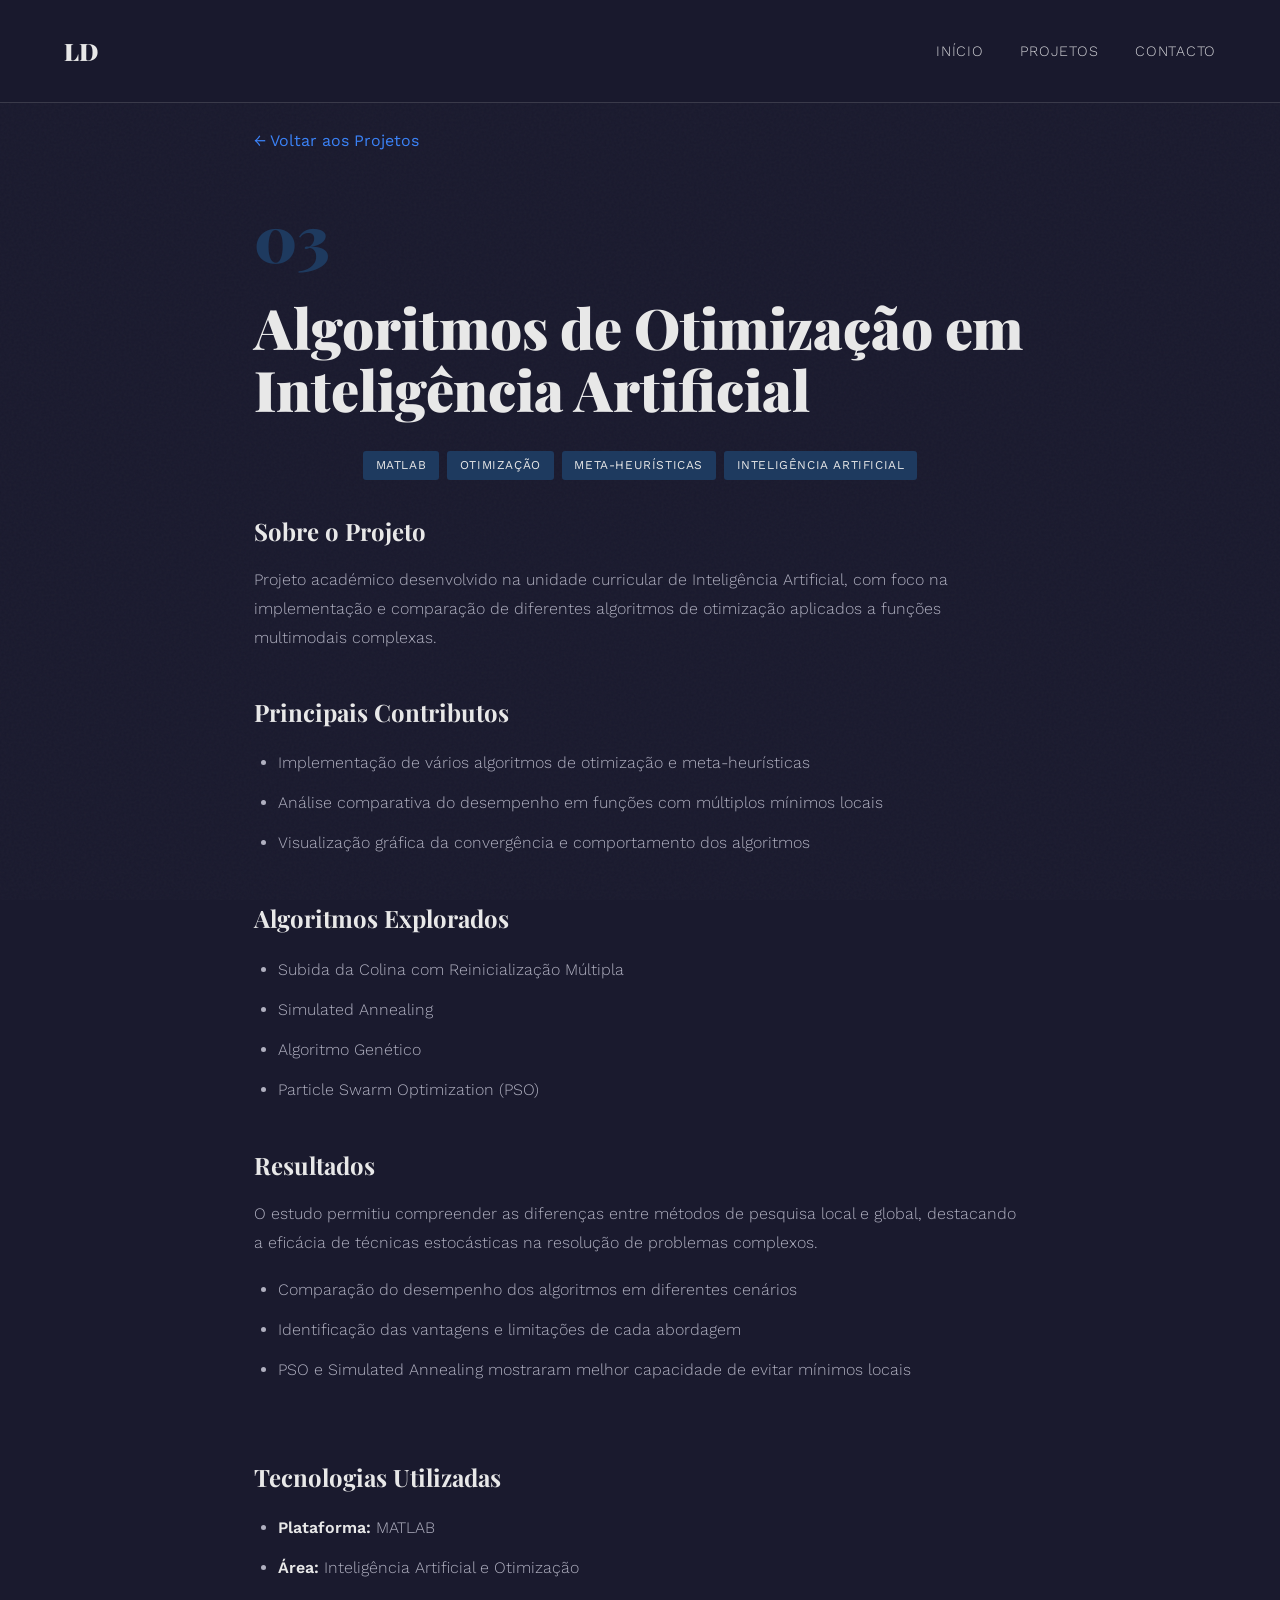
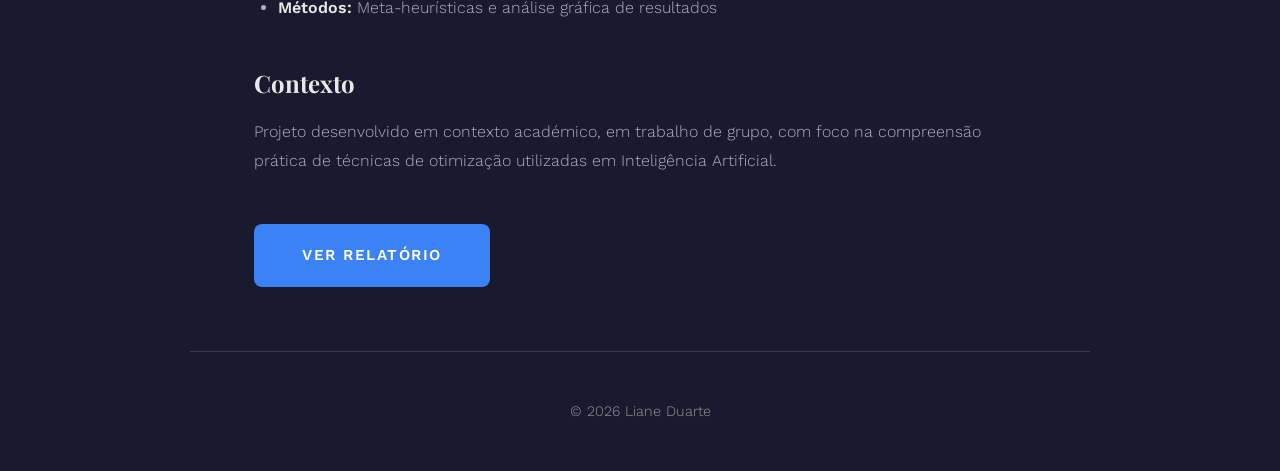
==== projetos/algoritmos.html @ 5423fcf7 "atulizaçao" ====
<!DOCTYPE html>
<html lang="pt">
<head>
    <meta charset="UTF-8">
    <meta name="viewport" content="width=device-width, initial-scale=1.0">
    <title>Algoritmos de Otimização | Liane Duarte</title>
    <link rel="icon" type="image/svg+xml" href="../assets/favicon.svg">
    <link rel="preconnect" href="https://fonts.googleapis.com">
    <link rel="preconnect" href="https://fonts.gstatic.com" crossorigin>
    <link href="https://fonts.googleapis.com/css2?family=Playfair+Display:wght@700;900&family=Work+Sans:wght@300;400;600&display=swap" rel="stylesheet">
    <link rel="stylesheet" href="../css/styles.css">
    <link rel="stylesheet" href="../css/projeto.css">
</head>
<body>
    <!-- Header -->
    <header class="scrolled">
        <a href="../index.html" class="logo">LD</a>
        <nav>
            <a href="../index.html">Início</a>
            <a href="../index.html#projetos">Projetos</a>
            <a href="../index.html#contacto">Contacto</a>
        </nav>
    </header>

    <!-- Project Detail -->
    <section class="project-detail">
        <a href="../index.html#projetos" class="back-link">← Voltar aos Projetos</a>

        <div class="project-header">
            <span class="project-number">03</span>
            <h1>Algoritmos de Otimização em Inteligência Artificial</h1>
        </div>

        <div class="project-tags">
            <span class="tag">MATLAB</span>
            <span class="tag">Otimização</span>
            <span class="tag">Meta-heurísticas</span>
            <span class="tag">Inteligência Artificial</span>
        </div>

        <div class="project-content">
            <h2>Sobre o Projeto</h2>
            <p>Projeto académico desenvolvido na unidade curricular de Inteligência Artificial, com foco na implementação e comparação de diferentes algoritmos de otimização aplicados a funções multimodais complexas.</p>

            <div class="project-image-hero">
                <img src="../assets/images/algoritmos/algoritmos-hero.png" alt="Superfície 3D de função multimodal" onerror="this.parentElement.style.display='none'">
            </div>

            <h2>Principais Contributos</h2>
            <ul>
                <li>Implementação de vários algoritmos de otimização e meta-heurísticas</li>
                <li>Análise comparativa do desempenho em funções com múltiplos mínimos locais</li>
                <li>Visualização gráfica da convergência e comportamento dos algoritmos</li>
            </ul>

            <h2>Algoritmos Explorados</h2>
            <ul>
                <li>Subida da Colina com Reinicialização Múltipla</li>
                <li>Simulated Annealing</li>
                <li>Algoritmo Genético</li>
                <li>Particle Swarm Optimization (PSO)</li>
            </ul>

            <h2>Resultados</h2>
            <p>O estudo permitiu compreender as diferenças entre métodos de pesquisa local e global, destacando a eficácia de técnicas estocásticas na resolução de problemas complexos.</p>
            <ul>
                <li>Comparação do desempenho dos algoritmos em diferentes cenários</li>
                <li>Identificação das vantagens e limitações de cada abordagem</li>
                <li>PSO e Simulated Annealing mostraram melhor capacidade de evitar mínimos locais</li>
            </ul>

            <div class="project-gallery">
                <div class="gallery-item">
                    <img src="../assets/images/algoritmos/algoritmos-convergencia.png" alt="Gráfico de convergência" onerror="this.parentElement.style.display='none'">
                </div>
                <div class="gallery-item">
                    <img src="../assets/images/algoritmos/algoritmos-comparacao.png" alt="Comparação entre algoritmos" onerror="this.parentElement.style.display='none'">
                </div>
                <div class="gallery-item">
                    <img src="../assets/images/algoritmos/algoritmos-trajetoria.png" alt="Trajetória do algoritmo" onerror="this.parentElement.style.display='none'">
                </div>
            </div>

            <h2>Tecnologias Utilizadas</h2>
            <ul>
                <li><strong>Plataforma:</strong> MATLAB</li>
                <li><strong>Área:</strong> Inteligência Artificial e Otimização</li>
                <li><strong>Métodos:</strong> Meta-heurísticas e análise gráfica de resultados</li>
            </ul>

            <h2>Contexto</h2>
            <p>Projeto desenvolvido em contexto académico, em trabalho de grupo, com foco na compreensão prática de técnicas de otimização utilizadas em Inteligência Artificial.</p>
        </div>

        <div class="project-links">
            <a href="../assets/pdf/Relatório_AlgoritmosDeOtimização.pdf" class="cta-button" target="_blank">Ver Relatório</a>
        </div>
    </section>

    <!-- Footer -->
    <footer>
        <p>© 2026 Liane Duarte</p>
    </footer>

    <script src="../js/script.js"></script>
</body>
</html>
---- css/styles.css ----
:root {
    --bg: #1a1a2e;
    --text: #e8e8e8;
    --text-secondary: #b0b0c0;
    --accent: #3b82f6;
    --accent-hover: #5a9aff;
    --accent-dim: #1e3a5f;
    --border: #3a3a4a;
    --card-bg: #16162a;
}

* {
    margin: 0;
    padding: 0;
    box-sizing: border-box;
}

body {
    font-family: 'Work Sans', sans-serif;
    background: var(--bg);
    color: var(--text);
    line-height: 1.6;
    overflow-x: hidden;
}

/* Fundo com efeito de grão */
body::before {
    content: '';
    position: fixed;
    top: 0;
    left: 0;
    width: 100%;
    height: 100%;
    opacity: 0.03;
    background-image: url("data:image/svg+xml,%3Csvg viewBox='0 0 400 400' xmlns='http://www.w3.org/2000/svg'%3E%3Cfilter id='noiseFilter'%3E%3CfeTurbulence type='fractalNoise' baseFrequency='0.9' numOctaves='4' /%3E%3C/filter%3E%3Crect width='100%25' height='100%25' filter='url(%23noiseFilter)' /%3E%3C/svg%3E");
    pointer-events: none;
    z-index: -1;
}

/* Header */
header {
    padding: 2rem 5%;
    display: flex;
    justify-content: space-between;
    align-items: center;
    border-bottom: 1px solid transparent;
    position: fixed;
    top: 0;
    left: 0;
    right: 0;
    background: transparent;
    backdrop-filter: none;
    z-index: 100;
    transition: all 0.3s ease;
}

header.scrolled {
    background: rgba(26, 26, 46, 0.95);
    backdrop-filter: blur(10px);
    border-bottom: 1px solid var(--border);
}

.logo {
    font-family: 'Playfair Display', serif;
    font-size: 1.5rem;
    font-weight: 900;
    letter-spacing: -0.02em;
    text-decoration: none;
    color: var(--text);
}

nav a {
    color: rgba(255, 255, 255, 0.8);
    text-decoration: none;
    margin-left: 2rem;
    font-size: 0.9rem;
    font-weight: 300;
    letter-spacing: 0.05em;
    text-transform: uppercase;
    transition: all 0.3s ease;
    position: relative;
}

nav a::after {
    content: '';
    position: absolute;
    bottom: -5px;
    left: 0;
    width: 0;
    height: 1px;
    background: var(--accent);
    transition: width 0.3s ease;
}

nav a:hover {
    color: var(--accent-hover);
}

nav a:hover::after {
    width: 100%;
}

/* Hero Section */
.hero {
    min-height: 100vh;
    display: flex;
    align-items: center;
    justify-content: space-between;
    padding: 8rem 5% 4rem 5%;
    position: relative;
    gap: 4rem;
}

.hero-image {
    position: absolute;
    right: 5%;
    top: 50%;
    transform: translateY(-50%);
    animation: pulse 4s ease-in-out infinite;
}

.hero-image img {
    width: 300px;
    height: 300px;
    border-radius: 50%;
    object-fit: cover;
    border: 3px solid var(--accent-dim);
    transition: border-color 0.4s ease;
}

.hero-image img:hover {
    border-color: var(--accent);
}

.hero-content {
    max-width: 800px;
    animation: fadeInUp 1s ease-out;
}

@keyframes fadeInUp {
    from {
        opacity: 0;
        transform: translateY(30px);
    }
    to {
        opacity: 1;
        transform: translateY(0);
    }
}

.hero h1 {
    font-family: 'Playfair Display', serif;
    font-size: clamp(3rem, 8vw, 7rem);
    font-weight: 900;
    line-height: 0.95;
    margin-bottom: 1rem;
    letter-spacing: -0.03em;
}

.hero h1 .highlight {
    color: var(--accent);
    font-style: italic;
}

.hero p {
    font-size: clamp(1.1rem, 2vw, 1.4rem);
    font-weight: 300;
    margin-bottom: 2rem;
    color: var(--text-secondary);
}

.cta-button {
    display: inline-block;
    padding: 1.2rem 3rem;
    background: var(--accent);
    color: #fff;
    text-decoration: none;
    font-weight: 600;
    border-radius: 8px;
    text-transform: uppercase;
    letter-spacing: 0.1em;
    font-size: 0.95rem;
    border: none;
    cursor: pointer;
}


@keyframes pulse {
    0%, 100% {
        transform: translateY(-50%) scale(1);
    }
    50% {
        transform: translateY(-50%) scale(1.05);
    }
}

/* Sections */
section {
    padding: 8rem 5%;
    border-bottom: 1px solid var(--border);
}

.section-title {
    font-family: 'Playfair Display', serif;
    font-size: clamp(2.5rem, 5vw, 4rem);
    font-weight: 900;
    margin-bottom: 3rem;
    letter-spacing: -0.02em;
    text-align: center;
}

/* About Section */
.about-content {
    max-width: 700px;
    font-size: 1.2rem;
    font-weight: 300;
    line-height: 1.8;
    text-align: center;
    margin: 0 auto;
}

.about-content p {
    margin-bottom: 1.5rem;
}

.skills {
    display: flex;
    flex-wrap: wrap;
    gap: 1rem;
    margin-top: 2rem;
    justify-content: center;
}

.about-content .cta-button {
    margin-top: 2rem;
}

.skill-tag {
    padding: 0.5rem 1.2rem;
    background: var(--card-bg);
    border: 1px solid var(--border);
    border-radius: 20px;
    font-size: 0.9rem;
    transition: all 0.3s ease;
}

.skill-tag:hover {
    border-color: var(--accent);
    transform: translateY(-2px);
}

/* Projects Grid */
.projects-grid {
    display: grid;
    grid-template-columns: repeat(auto-fit, minmax(350px, 1fr));
    gap: 2rem;
    margin-top: 3rem;
}

.project-card {
    background: var(--card-bg);
    border: 1px solid var(--border);
    padding: 2rem;
    transition: all 0.4s ease;
    position: relative;
    overflow: hidden;
    text-align: center;
    display: flex;
    flex-direction: column;
}

.project-card::before {
    content: '';
    position: absolute;
    top: 0;
    left: 0;
    width: 100%;
    height: 3px;
    background: var(--accent);
    transform: scaleX(0);
    transform-origin: left;
    transition: transform 0.4s ease;
}

.project-card:hover {
    transform: translateY(-5px);
    border-color: var(--accent-dim);
}

.project-card:hover::before {
    transform: scaleX(1);
}

.project-number {
    font-family: 'Playfair Display', serif;
    font-size: 3rem;
    font-weight: 900;
    color: var(--accent-dim);
    margin-bottom: 1rem;
}

.project-card h3 {
    font-size: 1.5rem;
    margin-bottom: 1rem;
    font-weight: 600;
    text-align: center;
}

.project-card p {
    font-weight: 300;
    margin-bottom: 1.5rem;
    color: var(--text-secondary);
}

.project-tags {
    display: flex;
    flex-wrap: wrap;
    gap: 0.5rem;
    margin-bottom: 1.5rem;
    justify-content: center;
}

.tag {
    font-size: 0.75rem;
    padding: 0.3rem 0.8rem;
    background: var(--accent-dim);
    border-radius: 3px;
    text-transform: uppercase;
    letter-spacing: 0.05em;
}

.project-link {
    color: var(--accent);
    text-decoration: none;
    font-weight: 600;
    display: inline-flex;
    align-items: center;
    gap: 0.5rem;
    transition: all 0.3s ease;
    margin-top: auto;
}

.project-link:hover {
    color: var(--accent-hover);
    gap: 1rem;
}

/* Contact Section */
.contact-content {
    max-width: 600px;
    text-align: center;
    margin: 0 auto;
}

.contact-content p {
    font-size: 1.2rem;
    font-weight: 300;
    margin-bottom: 2rem;
    color: var(--text-secondary);
}

.contact-links {
    display: flex;
    gap: 1.5rem;
    flex-wrap: wrap;
    justify-content: center;
}

.contact-link {
    display: flex;
    align-items: center;
    gap: 0.8rem;
    padding: 1rem 1.5rem;
    background: var(--card-bg);
    border: 1px solid var(--border);
    color: var(--text);
    text-decoration: none;
    transition: all 0.3s ease;
    font-weight: 400;
}

.contact-link:hover {
    border-color: var(--accent);
    transform: translateX(5px);
}

/* Footer */
footer {
    padding: 3rem 5%;
    text-align: center;
    font-size: 0.9rem;
    font-weight: 300;
    opacity: 0.6;
}

/* Responsive */
@media (max-width: 768px) {
    header {
        flex-direction: column;
        gap: 1rem;
    }

    nav a {
        margin-left: 1rem;
    }

    .hero {
        flex-direction: column;
        text-align: center;
    }

    .hero-image {
        position: relative;
        right: auto;
        top: auto;
        transform: none;
        animation: none;
        margin-top: 2rem;
    }

    .hero-image img {
        width: 200px;
        height: 200px;
    }

    .projects-grid {
        grid-template-columns: 1fr;
    }

    section {
        padding: 4rem 5%;
    }
}

/* Scroll reveal animation */
.reveal {
    opacity: 0;
    transform: translateY(30px);
    transition: all 0.8s ease;
}

.reveal.active {
    opacity: 1;
    transform: translateY(0);
}
---- css/projeto.css ----
/* Project Detail Page */
.project-detail {
    max-width: 900px;
    margin: 0 auto;
    padding: 8rem 5% 4rem 5%;
}

.back-link {
    display: inline-block;
    color: var(--accent);
    text-decoration: none;
    font-weight: 400;
    margin-bottom: 2rem;
    transition: color 0.3s ease;
}

.back-link:hover {
    color: var(--accent-hover);
}

.project-header {
    margin-bottom: 2rem;
}

.project-header .project-number {
    font-family: 'Playfair Display', serif;
    font-size: 4rem;
    font-weight: 900;
    color: var(--accent-dim);
    display: block;
    margin-bottom: 0.5rem;
}

.project-header h1 {
    font-family: 'Playfair Display', serif;
    font-size: clamp(2rem, 5vw, 3.5rem);
    font-weight: 900;
    color: var(--text);
    line-height: 1.1;
}

.project-detail .project-tags {
    margin-bottom: 2rem;
}

.project-image {
    margin-bottom: 3rem;
    border-radius: 8px;
    overflow: hidden;
    border: 1px solid var(--border);
}

.project-image img {
    width: 100%;
    height: auto;
    display: block;
}

.project-content {
    margin-bottom: 3rem;
}

.project-content h2 {
    font-family: 'Playfair Display', serif;
    font-size: 1.5rem;
    font-weight: 700;
    color: var(--text);
    margin-top: 2.5rem;
    margin-bottom: 1rem;
}

.project-content h2:first-child {
    margin-top: 0;
}

.project-content p {
    color: var(--text-secondary);
    font-weight: 300;
    line-height: 1.8;
    margin-bottom: 1rem;
}

.project-content ul {
    color: var(--text-secondary);
    font-weight: 300;
    line-height: 2;
    margin-left: 1.5rem;
}

.project-content li {
    margin-bottom: 0.5rem;
}

.project-content strong {
    color: var(--text);
    font-weight: 600;
}

.project-links {
    display: flex;
    gap: 1rem;
    flex-wrap: wrap;
}

.project-links .cta-button.secondary {
    background: transparent;
    border: 2px solid var(--accent);
    color: var(--accent);
}

.project-links .cta-button.secondary:hover {
    background: var(--accent);
    color: var(--bg);
}

/* Project Images */
.project-image-hero {
    margin: 2rem 0;
    display: flex;
    justify-content: center;
    align-items: center;
}

.project-image-hero img {
    max-width: 100%;
    max-height: 500px;
    width: auto;
    height: auto;
    display: block;
    object-fit: contain;
    border-radius: 8px;
    box-shadow: 0 10px 30px rgba(0, 0, 0, 0.5);
}

/* Project Gallery Grid */
.project-gallery {
    display: grid;
    grid-template-columns: repeat(3, 1fr);
    gap: 1rem;
    margin: 2rem 0;
}

.gallery-item {
    height: 300px;
    display: flex;
    justify-content: center;
    align-items: center;
}

.gallery-item img {
    max-width: 100%;
    max-height: 100%;
    width: auto;
    height: auto;
    object-fit: contain;
    display: block;
    border-radius: 8px;
    box-shadow: 0 5px 15px rgba(0, 0, 0, 0.4);
    transition: transform 0.3s ease, box-shadow 0.3s ease;
}

.gallery-item:hover img {
    transform: translateY(-4px);
    box-shadow: 0 10px 25px rgba(59, 130, 246, 0.3);
}

/* Responsive */
@media (max-width: 768px) {
    .project-detail {
        padding: 6rem 5% 3rem 5%;
    }

    .project-header .project-number {
        font-size: 3rem;
    }

    .project-gallery {
        grid-template-columns: 1fr;
    }
}
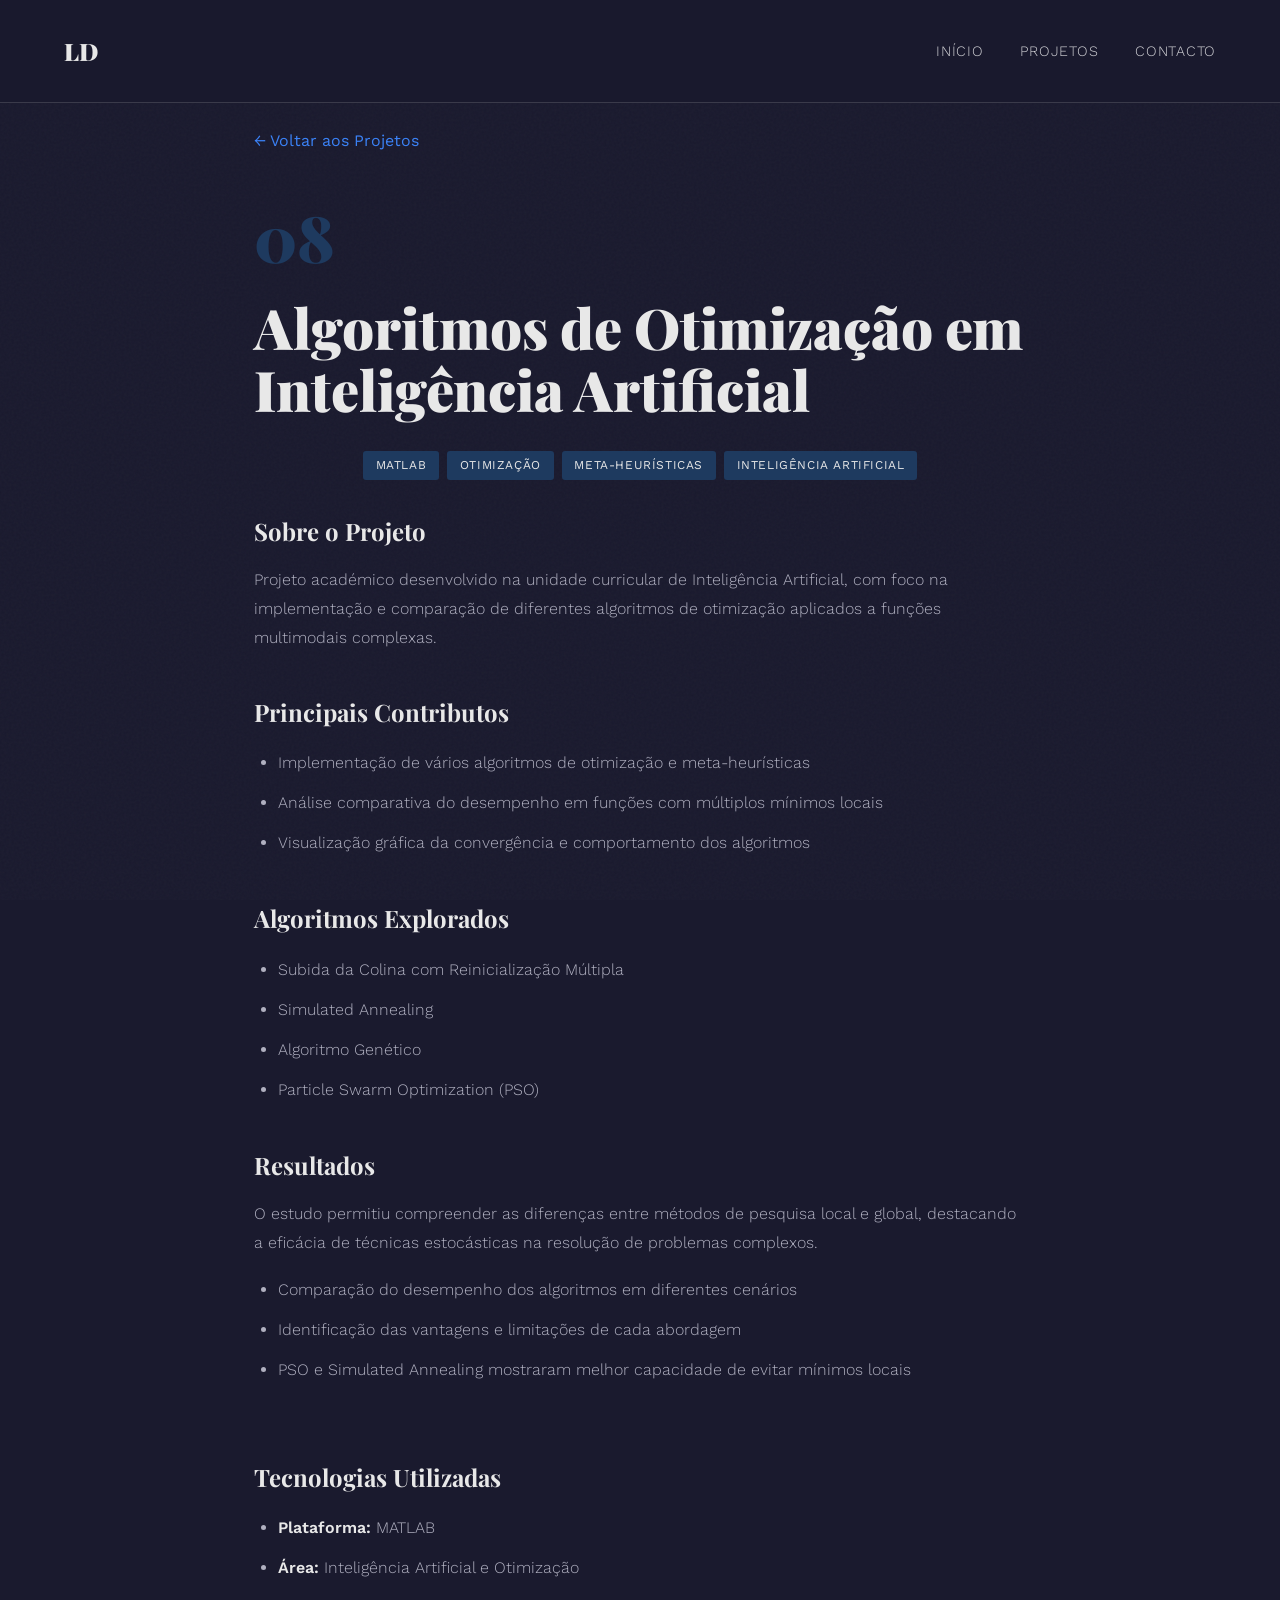
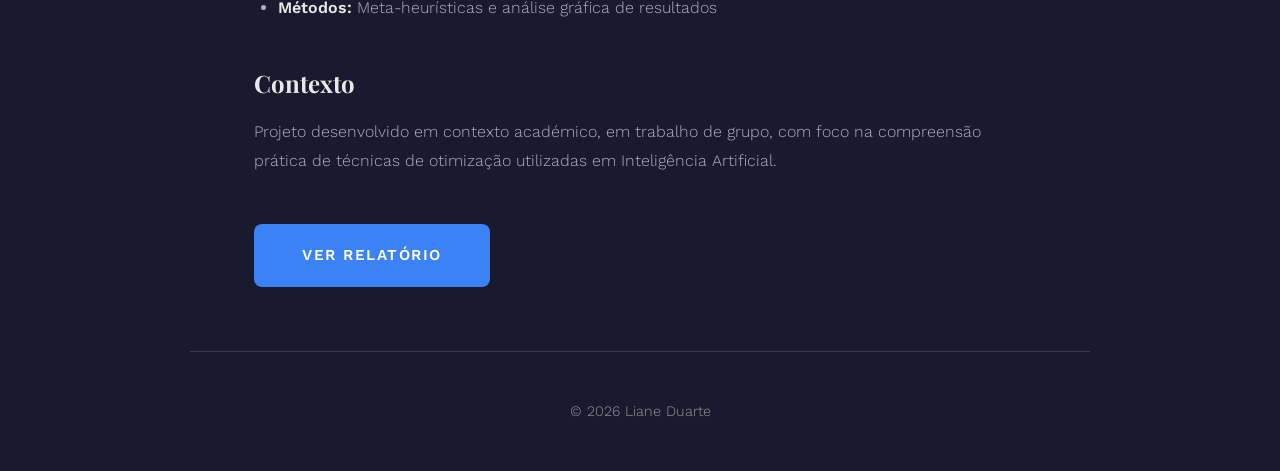
==== commit 0197a042: "atual_curriculo" ====
--- a/projetos/algoritmos.html
+++ b/projetos/algoritmos.html
@@ -27,7 +27,7 @@
         <a href="../index.html#projetos" class="back-link">← Voltar aos Projetos</a>
 
         <div class="project-header">
-            <span class="project-number">03</span>
+            <span class="project-number">08</span>
             <h1>Algoritmos de Otimização em Inteligência Artificial</h1>
         </div>
 
